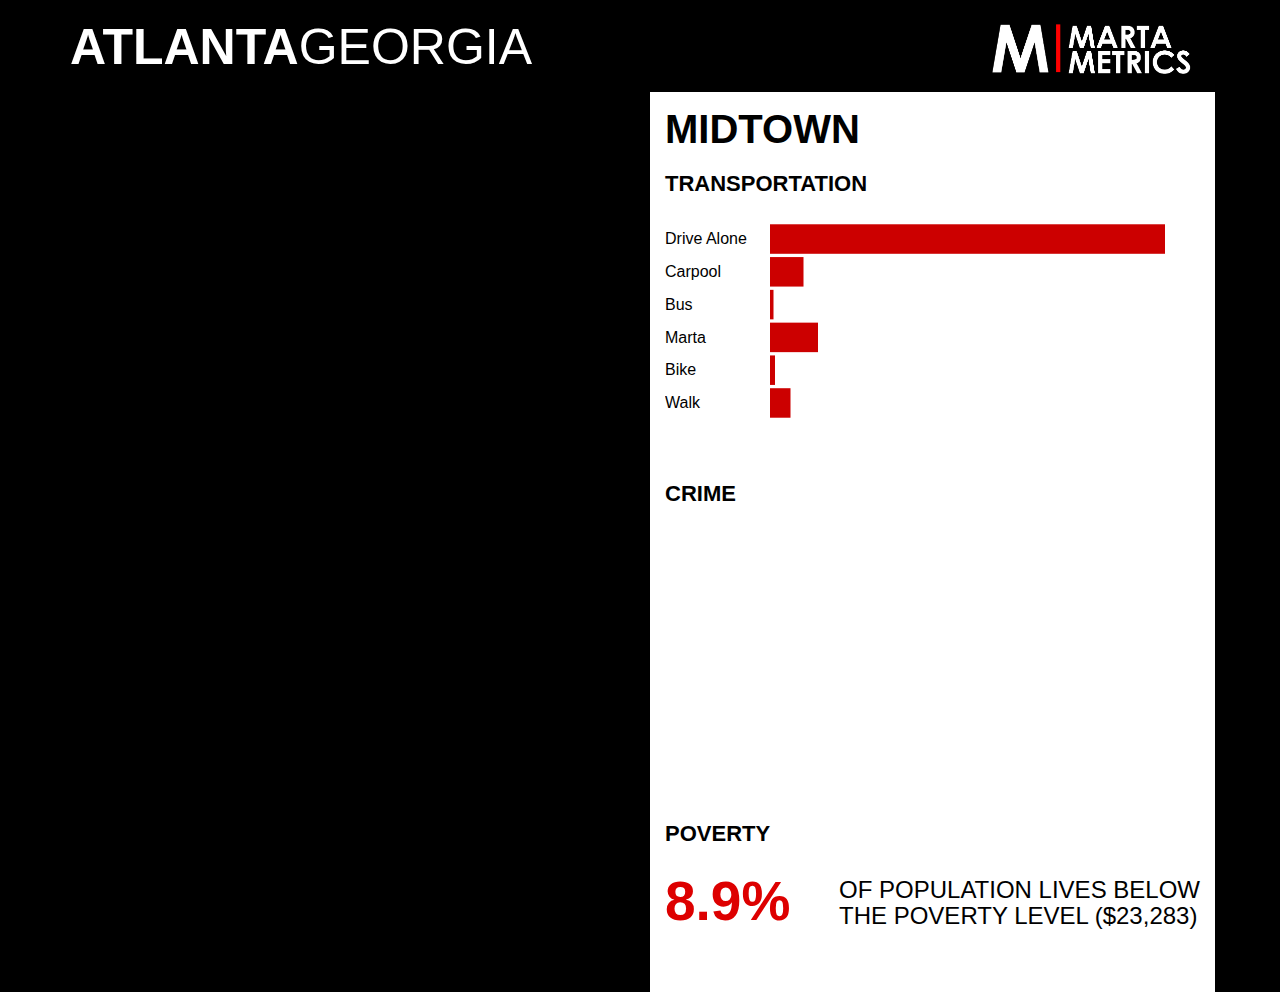
==== index.html @ 272090fd "Importing Files from Drive" ====
<!DOCTYPE html>
<html lang="en">
<head>
  <title>Marta Metrics</title>
  <meta charset="utf-8">
  <meta name="viewport" content="width=device-width, initial-scale=1">
  <link rel="stylesheet" href="https://maxcdn.bootstrapcdn.com/bootstrap/3.3.5/css/bootstrap.min.css">
  <script src="https://ajax.googleapis.com/ajax/libs/jquery/1.11.3/jquery.min.js"></script>
  <script src="http://maxcdn.bootstrapcdn.com/bootstrap/3.3.5/js/bootstrap.min.js"></script>
  <link href="header.css" rel="stylesheet">
  <link href="main.css" rel="stylesheet">
  <link rel="stylesheet" href="scripts/leaflet/leaflet.css" />
  <script src="scripts/leaflet/leaflet.js"></script>
  <script src='https://api.tiles.mapbox.com/mapbox.js/v2.2.2/mapbox.js'></script>
  <link href='https://api.tiles.mapbox.com/mapbox.js/v2.2.2/mapbox.css' rel='stylesheet' />
   <script src="d3.min.js"></script>
    <script src='features.json'></script>
  <script src='paths.json'></script>
<script src='chartsScript.js'></script>
  <script src="nav.js"></script>

</head>
<body>
<div class="container">
	<!-- Header -->
	<div class="row">
  		<div class="col-xs-10 col-sm-9">
  			<h1 class="large"><b>ATLANTA</b>GEORGIA </h1>
  		</div>
  		<div class="col-xs-2 col-sm-3 col-logo">
  			<img src="./files/logo.png" class="img-responsive logo"/><img src="./files/logo2.png" class="img-responsive logo2"/>
  		</div>
	</div>
	<!--Content-->
	<div class="row">
		<div id="map" class="col-lg-6 col-md-9 col-xs-10 col-main1">
				<!--<div id="map"> </div>-->
				<script type="text/javascript">
                    
                    
                    
					L.mapbox.accessToken = 'pk.eyJ1Ijoic3RhY2VidWciLCJhIjoiY2lndHRmZWQyMDhzdHYxa28yeDk0b2kydCJ9.66UKWBa3jEwcoJ4BAEUuVQ';
					var southWest = L.latLng(33.583602, -84.504154),
    					northEast = L.latLng(33.959462, -84.198486),
    					bounds = L.latLngBounds(southWest, northEast);
					var map = L.mapbox.map('map', 'mapbox.streets',{maxBounds:bounds, maxZoom:13, minZoom:11}).setView([33.748465061732354, -84.39079284667969],11)
					var tileLayer = L.tileLayer('https://api.tiles.mapbox.com/v4/{id}/{z}/{x}/{y}.png?access_token={accessToken}', {
   						attribution: 'Map data &copy; <a href="http://openstreetmap.org">OpenStreetMap</a> contributors, <a href="http://creativecommons.org/licenses/by-sa/2.0/">CC-BY-SA</a>, Imagery © <a href="http://mapbox.com">Mapbox</a>',
    					id: 'stacebug.cigttfd6e08yjueko0jdf33ix', 
    					accessToken: 'pk.eyJ1Ijoic3RhY2VidWciLCJhIjoiY2lndHRmZWQyMDhzdHYxa28yeDk0b2kydCJ9.66UKWBa3jEwcoJ4BAEUuVQ'
					}).addTo(map);
                    
                    
                    
					var myLayer = L.mapbox.featureLayer(paths).addTo(map);
		
					var iconLayer = L.mapbox.featureLayer().addTo(map);
					iconLayer.on('layeradd', function(e) {
						var icons = e.layer;
						var feature = icons.feature;
						icons.setIcon(L.icon(feature.properties.icon));
					})

					iconLayer.setGeoJSON(data);

//Below is trying  to change the text on click
                    
                
					iconLayer.on('click', function(e) {
                        
                        

                        $('#transportationClass').empty();
                        $('#transportationClass').append('<b class="data-content"> <p style="height:20px">TRANSPORTATION</p></b>');

                        
                        var dataset = [];
						clickedName = e.layer.feature.properties["MARTA STOP"];
						clickedPoverty = e.layer.feature.properties["%BELOWPOVERTY"];
						changeText();
                        var values = [e.layer.feature.properties["MARTA STOP"], 
                                 e.layer.feature.properties["DRIVE ALONE"],                                                                                            e.layer.feature.properties["CARPOOL"],     
                                 e.layer.feature.properties["BUS"],  
                                 e.layer.feature.properties["MARTA"], 
                                 e.layer.feature.properties["BIKE"], 
                                 e.layer.feature.properties["WALK"]];
                                //console.log(values);
                                arr = values.slice();
                                //console.log(arr);
                        
                        
                                var result = {
                                    name: values[0],
                                    driveAlone: parseFloat(values[1]),
                                    carpool: parseFloat(values[2]),
                                    bus: parseFloat(values[3]),
                                    marta: parseFloat(values[4]),
                                    bike: parseFloat(values[5]),
                                    walk: parseFloat(values[6])
                                };
                        
                                console.log(result);
                        
                                var DRIVEALONE = {
                                    text: "Drive Alone",
                                    data: result.driveAlone
                                    }
                                    var CARPOOL = {
                                    text: "Carpool",
                                    data: result.carpool
                                    }
                                    var BUS = {
                                    text: "Bus",
                                    data: result.bus
                                    }
                                    var MARTA = {
                                    text: "Marta",
                                    data: result.marta
                                    }
                                    var BIKE = {
                                    text: "Bike",
                                    data: result.bike
                                    }
                                    var WALK = {
                                    text: "Walk",
                                    data: result.walk
                                    }
    
                                dataset.push(DRIVEALONE, CARPOOL, BUS, MARTA, BIKE, WALK);
                                
                                console.log(dataset);
                        
                                 var margin = {top: 50, right: 50, left: 50, bottom:50};

        var width = 500 - margin.right - margin.left,
            height = 300 - margin.top - margin.bottom;


        var xScale = d3.scale.linear()
            .domain([0, d3.max(dataset)])
            .range([0, width]);

        var yScale = d3.scale.ordinal()
            .domain(d3.range(0, dataset.length))
            .rangeBands([0, height], .1);
    
        var chartContainer = d3.select("#transportationClass")
            .append('svg')
            .attr('width', width + margin.left + margin.right)
            .attr('height', height + margin.top + margin.bottom);
            //.style('background', '#4FFFFF');
        
        var chart = chartContainer.selectAll('rect')
            .data(dataset)
            .enter().append('rect')
            .attr('fill', '#CC0000')
            .attr('x', margin.left + 55)
            .attr('y', function(d,i) {
                return yScale(i) + margin.top;
            })
            .attr('width', function(d) {
                console.log( xScale());
                console.log("Before this is read", d.data);
                return d.data * 5;
            })
            .attr('height', yScale.rangeBand());

        //Text inclusions

          chartContainer.selectAll('text')
            .data(dataset)
            .enter()
            .append('text')
            .text(function(d) {
                return d.text;
            })
            .attr("x", function(d, i) {
            return margin.left - 50;
           })
           .attr("y", function(d, i) {
                return yScale(i) + margin.top + 20;
            });
        chartContainer.selectAll('text')
            .data(dataset)
            .enter()
            .append('text')
            .text(function(d) {
                return d.text;
            })
            .attr("x", 50)
            .attr("y", 50)
                        
                                
                        
                        
                                
					   });
                    //console.log(arr);
					function changeText() {
						document.getElementById("text1").innerHTML = clickedName;
						document.getElementById("text2").innerHTML = clickedName;
						document.getElementById("poverty").innerHTML = clickedPoverty + "%";
					}
                    
                        
                    
//Break
					</script> 
				
		</div>
		<a href="javascript:void(0);" onclick="toggle_visibility('data');" style="text-decoration:none;">
			<div id="data" class="col-lg-6 col-md-3 col-xs-2 col-main2">
				<div class="col-type col-data" style="display:block;">
					<div class="data-hidden">
						<h1 class="data-header-hidden"><b><div id = "text1">Midtown</div></b></h1>
					</div>
					<div class="data-complete">
						<h1 class="data-header"><b><div id = "text2">Midtown</div></b></h1>
						<div id = "transportationClass" style="height:310px;">
              <b class="data-content">
								<p style="height:10px;">TRANSPORTATION</p>
							</b>
							<!-- Put transportation data here -->
						</div>
						<div class = "crimeClass" style="height: 340px">
							<b class="data-content">
								<p style="height:20px">CRIME</p>
							</b>
							<!-- Put crime data here -->
						</div>
						<div class = "povertyClass" style="height: 100px">
							<b class="data-content">
								<p style="height:20px">POVERTY</p>
							</b>
							<h1 class="data-header" style="padding-top:20px;">
								<b><div id = "poverty" style="color: #DD0000; float:left; font-size:55px;">8.9%</div></b>
								<p style="float:right; font-size:24px; color:#000000; padding-top: 6px; padding-left:15px;">OF POPULATION LIVES BELOW</br>THE POVERTY LEVEL ($23,283)</p>
							</h1>							
						</div>
					</div>
				</div>
			</div>
		</a>
	</div>
</div>
</body>
</html>
---- header.css ----
/* HEADER CSS */


@media screen and (min-width:0px) {
	.large {
		font-size:31px;
		margin-top:5px;
	}
	.logo {
		display:none;
		width:226px;
	}
	.logo2 {
		display:none;
		width:123px;
	}
	.col-logo {
		padding:0px;
	}
}

@media screen and (min-width:385px) {
	.large { font-size: 40px;}
}

@media screen and (min-width:550px) {
	.large {
		font-size:50px;
		margin-top:20px;
	}
	.logo2 {
		display:inline;
		margin-top:28px;
	}
	.col-logo {
		padding-left:5px;
		padding-right:5px;
	}
}

@media screen and (min-width:768px) {
	.large {
		font-size:50px;
	}
	.logo {
		margin-top:20px;
		display:inline;
	}
	.logo2 {
		display:none;
	}
}

@media screen and (min-width:1170px) {
	.logo {
		margin-top:12px;
	}
	.col-logo {
		padding-left:50px;
	}
}
---- main.css ----
@import url(https://maxcdn.bootstrapcdn.com/font-awesome/4.2.0/css/font-awesome.min.css);


body {  
  font: normal 16px "Century Gothic", Arial, sans-serif;
  color:white;
  background-color: black;
}

.jumbotron {
	background-color: black;
}


.col-type {
	color:black;
	padding:15px;
	height:900px;
}

@media screen and (min-width:0px) { 
	.col-main1 { padding-left:10px; padding-right:2px; }
	.col-main2 { padding-left:2px; padding-right:10px; }
}

@media screen and (min-width:1170px) { 
	.col-main1 { padding-left:10px; padding-right:10px; }
	.col-main2 { padding-left:10px; padding-right:10px; }
}



@media screen and (min-width:0px) { #map { background-size:565px 100%;   background-position:65% center; }}
@media screen and (min-width:1170px) { #map { background-position:center center; }}

#map{
	height: 900px;
}

.data-header-hidden {

	transform: 			rotate(90deg); 
	-ms-transform: 		rotate(90deg);
	-webkit-transform: 	rotate(90deg);
	transform-origin: 			40% 50%;
	-ms-transform-origin: 		40% 50%;
	-webkit-transform-origin: 	40% 50%;
}

.col-data {
	background-color:white;
}


@media screen and (min-width:0px) {
	.data-header-hidden {
		margin-top:5px;
		margin-bottom:5px;
		font-size:40px;
		margin-left:28px;
		transform: rotate(90deg); 
		transform-origin: 0px 0px; 
		-ms-transform: rotate(90deg); 
		-ms-transform-origin: 0px 0px; 
		-webkit-transform: rotate(90deg);
		-webkit-transform-origin: 0px 0px;
	}
	.data-header {
		margin-top:0px;
		margin-bottom:20px;
		font-size:40px;
	}
	.data-content {
		font-size:15px;
	}
	.data-hidden {
		display:inline;
	}
	.data-complete {
		display:none;
	}
}


@media screen and (min-width:750px) { 
	.data-header-hidden {
		font-size:50px;
		margin-left:60px;
	}
}



@media screen and (min-width:1170px) {
	.data-header {
		margin-top:0px;
		margin-bottom:20px;
		font-size:40px;
	}
	.data-content {
		font-size:22px;
	}

	.data-hidden {
		display:none !important;
	}
	.data-complete {
		display:inline !important;
	}
}

.data-header {
	text-transform: uppercase;
}
.data-header-hidden{
	text-transform: uppercase;
}

#transportationClass svg {
	margin-top:-20px !important;
}

.povertyClass {
	height:100px;
}
---- scripts/leaflet/leaflet.css ----
/* required styles */

.leaflet-map-pane,
.leaflet-tile,
.leaflet-marker-icon,
.leaflet-marker-shadow,
.leaflet-tile-pane,
.leaflet-tile-container,
.leaflet-overlay-pane,
.leaflet-shadow-pane,
.leaflet-marker-pane,
.leaflet-popup-pane,
.leaflet-overlay-pane svg,
.leaflet-zoom-box,
.leaflet-image-layer,
.leaflet-layer {
	position: absolute;
	left: 0;
	top: 0;
	}
.leaflet-container {
	overflow: hidden;
	-ms-touch-action: none;
	touch-action: none;
	}
.leaflet-tile,
.leaflet-marker-icon,
.leaflet-marker-shadow {
	-webkit-user-select: none;
	   -moz-user-select: none;
	        user-select: none;
	-webkit-user-drag: none;
	}
.leaflet-marker-icon,
.leaflet-marker-shadow {
	display: block;
	}
/* map is broken in FF if you have max-width: 100% on tiles */
.leaflet-container img {
	max-width: none !important;
	}
/* stupid Android 2 doesn't understand "max-width: none" properly */
.leaflet-container img.leaflet-image-layer {
	max-width: 15000px !important;
	}
.leaflet-tile {
	filter: inherit;
	visibility: hidden;
	}
.leaflet-tile-loaded {
	visibility: inherit;
	}
.leaflet-zoom-box {
	width: 0;
	height: 0;
	}
/* workaround for https://bugzilla.mozilla.org/show_bug.cgi?id=888319 */
.leaflet-overlay-pane svg {
	-moz-user-select: none;
	}

.leaflet-tile-pane    { z-index: 2; }
.leaflet-objects-pane { z-index: 3; }
.leaflet-overlay-pane { z-index: 4; }
.leaflet-shadow-pane  { z-index: 5; }
.leaflet-marker-pane  { z-index: 6; }
.leaflet-popup-pane   { z-index: 7; }

.leaflet-vml-shape {
	width: 1px;
	height: 1px;
	}
.lvml {
	behavior: url(#default#VML);
	display: inline-block;
	position: absolute;
	}


/* control positioning */

.leaflet-control {
	position: relative;
	z-index: 7;
	pointer-events: auto;
	}
.leaflet-top,
.leaflet-bottom {
	position: absolute;
	z-index: 1000;
	pointer-events: none;
	}
.leaflet-top {
	top: 0;
	}
.leaflet-right {
	right: 0;
	}
.leaflet-bottom {
	bottom: 0;
	}
.leaflet-left {
	left: 0;
	}
.leaflet-control {
	float: left;
	clear: both;
	}
.leaflet-right .leaflet-control {
	float: right;
	}
.leaflet-top .leaflet-control {
	margin-top: 10px;
	}
.leaflet-bottom .leaflet-control {
	margin-bottom: 10px;
	}
.leaflet-left .leaflet-control {
	margin-left: 10px;
	}
.leaflet-right .leaflet-control {
	margin-right: 10px;
	}


/* zoom and fade animations */

.leaflet-fade-anim .leaflet-tile,
.leaflet-fade-anim .leaflet-popup {
	opacity: 0;
	-webkit-transition: opacity 0.2s linear;
	   -moz-transition: opacity 0.2s linear;
	     -o-transition: opacity 0.2s linear;
	        transition: opacity 0.2s linear;
	}
.leaflet-fade-anim .leaflet-tile-loaded,
.leaflet-fade-anim .leaflet-map-pane .leaflet-popup {
	opacity: 1;
	}

.leaflet-zoom-anim .leaflet-zoom-animated {
	-webkit-transition: -webkit-transform 0.25s cubic-bezier(0,0,0.25,1);
	   -moz-transition:    -moz-transform 0.25s cubic-bezier(0,0,0.25,1);
	     -o-transition:      -o-transform 0.25s cubic-bezier(0,0,0.25,1);
	        transition:         transform 0.25s cubic-bezier(0,0,0.25,1);
	}
.leaflet-zoom-anim .leaflet-tile,
.leaflet-pan-anim .leaflet-tile,
.leaflet-touching .leaflet-zoom-animated {
	-webkit-transition: none;
	   -moz-transition: none;
	     -o-transition: none;
	        transition: none;
	}

.leaflet-zoom-anim .leaflet-zoom-hide {
	visibility: hidden;
	}


/* cursors */

.leaflet-clickable {
	cursor: pointer;
	}
.leaflet-container {
	cursor: -webkit-grab;
	cursor:    -moz-grab;
	}
.leaflet-popup-pane,
.leaflet-control {
	cursor: auto;
	}
.leaflet-dragging .leaflet-container,
.leaflet-dragging .leaflet-clickable {
	cursor: move;
	cursor: -webkit-grabbing;
	cursor:    -moz-grabbing;
	}


/* visual tweaks */

.leaflet-container {
	background: #ddd;
	outline: 0;
	}
.leaflet-container a {
	color: #0078A8;
	}
.leaflet-container a.leaflet-active {
	outline: 2px solid orange;
	}
.leaflet-zoom-box {
	border: 2px dotted #38f;
	background: rgba(255,255,255,0.5);
	}


/* general typography */
.leaflet-container {
	font: 12px/1.5 "Helvetica Neue", Arial, Helvetica, sans-serif;
	}


/* general toolbar styles */

.leaflet-bar {
	box-shadow: 0 1px 5px rgba(0,0,0,0.65);
	border-radius: 4px;
	}
.leaflet-bar a,
.leaflet-bar a:hover {
	background-color: #fff;
	border-bottom: 1px solid #ccc;
	width: 26px;
	height: 26px;
	line-height: 26px;
	display: block;
	text-align: center;
	text-decoration: none;
	color: black;
	}
.leaflet-bar a,
.leaflet-control-layers-toggle {
	background-position: 50% 50%;
	background-repeat: no-repeat;
	display: block;
	}
.leaflet-bar a:hover {
	background-color: #f4f4f4;
	}
.leaflet-bar a:first-child {
	border-top-left-radius: 4px;
	border-top-right-radius: 4px;
	}
.leaflet-bar a:last-child {
	border-bottom-left-radius: 4px;
	border-bottom-right-radius: 4px;
	border-bottom: none;
	}
.leaflet-bar a.leaflet-disabled {
	cursor: default;
	background-color: #f4f4f4;
	color: #bbb;
	}

.leaflet-touch .leaflet-bar a {
	width: 30px;
	height: 30px;
	line-height: 30px;
	}


/* zoom control */

.leaflet-control-zoom-in,
.leaflet-control-zoom-out {
	font: bold 18px 'Lucida Console', Monaco, monospace;
	text-indent: 1px;
	}
.leaflet-control-zoom-out {
	font-size: 20px;
	}

.leaflet-touch .leaflet-control-zoom-in {
	font-size: 22px;
	}
.leaflet-touch .leaflet-control-zoom-out {
	font-size: 24px;
	}


/* layers control */

.leaflet-control-layers {
	box-shadow: 0 1px 5px rgba(0,0,0,0.4);
	background: #fff;
	border-radius: 5px;
	}
.leaflet-control-layers-toggle {
	background-image: url(images/layers.png);
	width: 36px;
	height: 36px;
	}
.leaflet-retina .leaflet-control-layers-toggle {
	background-image: url(images/layers-2x.png);
	background-size: 26px 26px;
	}
.leaflet-touch .leaflet-control-layers-toggle {
	width: 44px;
	height: 44px;
	}
.leaflet-control-layers .leaflet-control-layers-list,
.leaflet-control-layers-expanded .leaflet-control-layers-toggle {
	display: none;
	}
.leaflet-control-layers-expanded .leaflet-control-layers-list {
	display: block;
	position: relative;
	}
.leaflet-control-layers-expanded {
	padding: 6px 10px 6px 6px;
	color: #333;
	background: #fff;
	}
.leaflet-control-layers-selector {
	margin-top: 2px;
	position: relative;
	top: 1px;
	}
.leaflet-control-layers label {
	display: block;
	}
.leaflet-control-layers-separator {
	height: 0;
	border-top: 1px solid #ddd;
	margin: 5px -10px 5px -6px;
	}


/* attribution and scale controls */

.leaflet-container .leaflet-control-attribution {
	background: #fff;
	background: rgba(255, 255, 255, 0.7);
	margin: 0;
	}
.leaflet-control-attribution,
.leaflet-control-scale-line {
	padding: 0 5px;
	color: #333;
	}
.leaflet-control-attribution a {
	text-decoration: none;
	}
.leaflet-control-attribution a:hover {
	text-decoration: underline;
	}
.leaflet-container .leaflet-control-attribution,
.leaflet-container .leaflet-control-scale {
	font-size: 11px;
	}
.leaflet-left .leaflet-control-scale {
	margin-left: 5px;
	}
.leaflet-bottom .leaflet-control-scale {
	margin-bottom: 5px;
	}
.leaflet-control-scale-line {
	border: 2px solid #777;
	border-top: none;
	line-height: 1.1;
	padding: 2px 5px 1px;
	font-size: 11px;
	white-space: nowrap;
	overflow: hidden;
	-moz-box-sizing: content-box;
	     box-sizing: content-box;

	background: #fff;
	background: rgba(255, 255, 255, 0.5);
	}
.leaflet-control-scale-line:not(:first-child) {
	border-top: 2px solid #777;
	border-bottom: none;
	margin-top: -2px;
	}
.leaflet-control-scale-line:not(:first-child):not(:last-child) {
	border-bottom: 2px solid #777;
	}

.leaflet-touch .leaflet-control-attribution,
.leaflet-touch .leaflet-control-layers,
.leaflet-touch .leaflet-bar {
	box-shadow: none;
	}
.leaflet-touch .leaflet-control-layers,
.leaflet-touch .leaflet-bar {
	border: 2px solid rgba(0,0,0,0.2);
	background-clip: padding-box;
	}


/* popup */

.leaflet-popup {
	position: absolute;
	text-align: center;
	}
.leaflet-popup-content-wrapper {
	padding: 1px;
	text-align: left;
	border-radius: 12px;
	}
.leaflet-popup-content {
	margin: 13px 19px;
	line-height: 1.4;
	}
.leaflet-popup-content p {
	margin: 18px 0;
	}
.leaflet-popup-tip-container {
	margin: 0 auto;
	width: 40px;
	height: 20px;
	position: relative;
	overflow: hidden;
	}
.leaflet-popup-tip {
	width: 17px;
	height: 17px;
	padding: 1px;

	margin: -10px auto 0;

	-webkit-transform: rotate(45deg);
	   -moz-transform: rotate(45deg);
	    -ms-transform: rotate(45deg);
	     -o-transform: rotate(45deg);
	        transform: rotate(45deg);
	}
.leaflet-popup-content-wrapper,
.leaflet-popup-tip {
	background: white;

	box-shadow: 0 3px 14px rgba(0,0,0,0.4);
	}
.leaflet-container a.leaflet-popup-close-button {
	position: absolute;
	top: 0;
	right: 0;
	padding: 4px 4px 0 0;
	text-align: center;
	width: 18px;
	height: 14px;
	font: 16px/14px Tahoma, Verdana, sans-serif;
	color: #c3c3c3;
	text-decoration: none;
	font-weight: bold;
	background: transparent;
	}
.leaflet-container a.leaflet-popup-close-button:hover {
	color: #999;
	}
.leaflet-popup-scrolled {
	overflow: auto;
	border-bottom: 1px solid #ddd;
	border-top: 1px solid #ddd;
	}

.leaflet-oldie .leaflet-popup-content-wrapper {
	zoom: 1;
	}
.leaflet-oldie .leaflet-popup-tip {
	width: 24px;
	margin: 0 auto;

	-ms-filter: "progid:DXImageTransform.Microsoft.Matrix(M11=0.70710678, M12=0.70710678, M21=-0.70710678, M22=0.70710678)";
	filter: progid:DXImageTransform.Microsoft.Matrix(M11=0.70710678, M12=0.70710678, M21=-0.70710678, M22=0.70710678);
	}
.leaflet-oldie .leaflet-popup-tip-container {
	margin-top: -1px;
	}

.leaflet-oldie .leaflet-control-zoom,
.leaflet-oldie .leaflet-control-layers,
.leaflet-oldie .leaflet-popup-content-wrapper,
.leaflet-oldie .leaflet-popup-tip {
	border: 1px solid #999;
	}


/* div icon */

.leaflet-div-icon {
	background: #fff;
	border: 1px solid #666;
	}
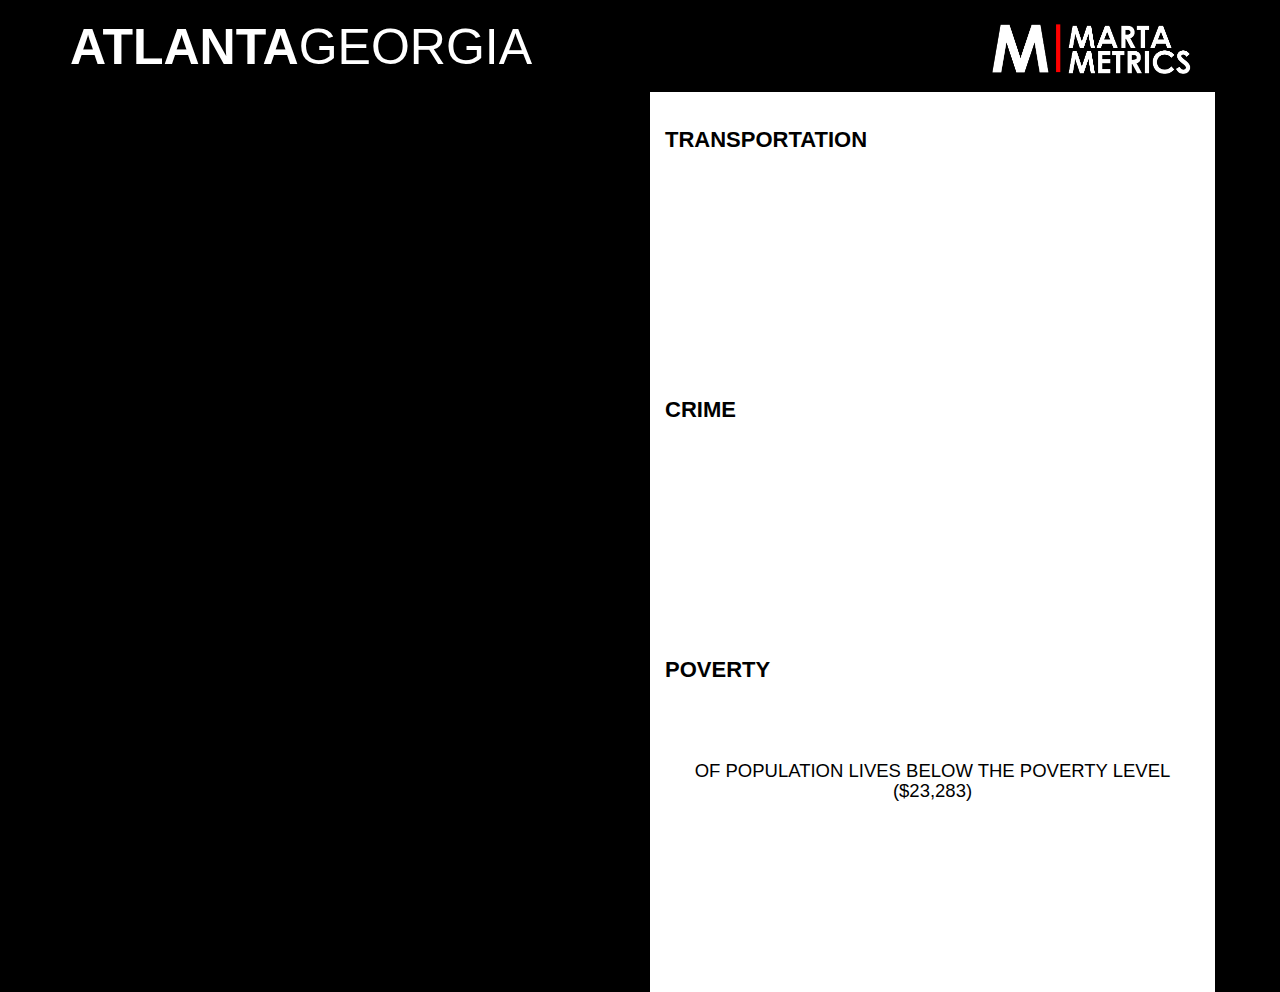
==== commit 22a550f8: "Final Update" ====
--- a/index.html
+++ b/index.html
@@ -22,68 +22,103 @@
 </head>
 <body>
 <div class="container">
-	<!-- Header -->
-	<div class="row">
-  		<div class="col-xs-10 col-sm-9">
-  			<h1 class="large"><b>ATLANTA</b>GEORGIA </h1>
-  		</div>
-  		<div class="col-xs-2 col-sm-3 col-logo">
-  			<img src="./files/logo.png" class="img-responsive logo"/><img src="./files/logo2.png" class="img-responsive logo2"/>
-  		</div>
-	</div>
-	<!--Content-->
-	<div class="row">
-		<div id="map" class="col-lg-6 col-md-9 col-xs-10 col-main1">
-				<!--<div id="map"> </div>-->
-				<script type="text/javascript">
-                    
-                    
-                    
-					L.mapbox.accessToken = 'pk.eyJ1Ijoic3RhY2VidWciLCJhIjoiY2lndHRmZWQyMDhzdHYxa28yeDk0b2kydCJ9.66UKWBa3jEwcoJ4BAEUuVQ';
-					var southWest = L.latLng(33.583602, -84.504154),
-    					northEast = L.latLng(33.959462, -84.198486),
-    					bounds = L.latLngBounds(southWest, northEast);
-					var map = L.mapbox.map('map', 'mapbox.streets',{maxBounds:bounds, maxZoom:13, minZoom:11}).setView([33.748465061732354, -84.39079284667969],11)
-					var tileLayer = L.tileLayer('https://api.tiles.mapbox.com/v4/{id}/{z}/{x}/{y}.png?access_token={accessToken}', {
-   						attribution: 'Map data &copy; <a href="http://openstreetmap.org">OpenStreetMap</a> contributors, <a href="http://creativecommons.org/licenses/by-sa/2.0/">CC-BY-SA</a>, Imagery © <a href="http://mapbox.com">Mapbox</a>',
-    					id: 'stacebug.cigttfd6e08yjueko0jdf33ix', 
-    					accessToken: 'pk.eyJ1Ijoic3RhY2VidWciLCJhIjoiY2lndHRmZWQyMDhzdHYxa28yeDk0b2kydCJ9.66UKWBa3jEwcoJ4BAEUuVQ'
-					}).addTo(map);
-                    
-                    
-                    
-					var myLayer = L.mapbox.featureLayer(paths).addTo(map);
-		
-					var iconLayer = L.mapbox.featureLayer().addTo(map);
-					iconLayer.on('layeradd', function(e) {
-						var icons = e.layer;
-						var feature = icons.feature;
-						icons.setIcon(L.icon(feature.properties.icon));
-					})
-
-					iconLayer.setGeoJSON(data);
+    <!-- Header -->
+    <div class="row">
+        <div class="col-xs-10 col-sm-9">
+            <h1 class="large"><b>ATLANTA</b>GEORGIA </h1>
+        </div>
+        <div class="col-xs-2 col-sm-3 col-logo">
+            <img src="./files/logo.png" class="img-responsive logo"/><img src="./files/logo2.png" class="img-responsive logo2"/>
+        </div>
+    </div>
+    <!--Content-->
+    <div class="row">
+        <div id="map" class="col-lg-6 col-md-9 col-xs-10 col-main1">
+                <!--<div id="map"> </div>-->
+                <script type="text/javascript">
+                    
+                    
+                    
+                    L.mapbox.accessToken = 'pk.eyJ1Ijoic3RhY2VidWciLCJhIjoiY2lndHRmZWQyMDhzdHYxa28yeDk0b2kydCJ9.66UKWBa3jEwcoJ4BAEUuVQ';
+                    var southWest = L.latLng(33.583602, -84.504154),
+                        northEast = L.latLng(33.959462, -84.198486),
+                        bounds = L.latLngBounds(southWest, northEast);
+                    var map = L.mapbox.map('map', 'mapbox.streets',{maxBounds:bounds, maxZoom:13, minZoom:11}).setView([33.748465061732354, -84.39079284667969],11)
+                    var tileLayer = L.tileLayer('https://api.tiles.mapbox.com/v4/{id}/{z}/{x}/{y}.png?access_token={accessToken}', {
+                        attribution: 'Map data &copy; <a href="http://openstreetmap.org">OpenStreetMap</a> contributors, <a href="http://creativecommons.org/licenses/by-sa/2.0/">CC-BY-SA</a>, Imagery © <a href="http://mapbox.com">Mapbox</a>',
+                        id: 'stacebug.cigttfd6e08yjueko0jdf33ix', 
+                        accessToken: 'pk.eyJ1Ijoic3RhY2VidWciLCJhIjoiY2lndHRmZWQyMDhzdHYxa28yeDk0b2kydCJ9.66UKWBa3jEwcoJ4BAEUuVQ'
+                    }).addTo(map);
+                    
+                    
+                    
+                    var myLayer = L.mapbox.featureLayer(paths).addTo(map);
+        
+                    var iconLayer = L.mapbox.featureLayer().addTo(map);
+                    iconLayer.on('layeradd', function(e) {
+                        var icons = e.layer;
+                        var feature = icons.feature;
+                        icons.setIcon(L.icon(feature.properties.icon));
+                    })
+
+                    iconLayer.setGeoJSON(data);
 
 //Below is trying  to change the text on click
-                    
-                
-					iconLayer.on('click', function(e) {
-                        
-                        
-
+                    var data_size;
+                    var saveArray = [];
+                    var oldName;
+                    var pieSaveArray = [];
+                    var dummyObj = {
+                            data: 0
+                        };
+                        
+                        for(var i = 0; i < 6; i++) {
+                            saveArray[i] = dummyObj;    
+                        }
+                    
+                    
+                    var piedata = [
+                      { label: 'Abulia', count: 10 }, 
+                      { label: 'Betelgeuse', count: 100 }];
+                    
+                    var clickCount = 1;
+                    iconLayer.on('click', function(e) {
+                        
+                        dataset = [];
+                        pieDataSet = [];
+                        
                         $('#transportationClass').empty();
                         $('#transportationClass').append('<b class="data-content"> <p style="height:20px">TRANSPORTATION</p></b>');
-
-                        
-                        var dataset = [];
-						clickedName = e.layer.feature.properties["MARTA STOP"];
-						clickedPoverty = e.layer.feature.properties["%BELOWPOVERTY"];
-						changeText();
+                        
+                        $('.crimeClass').empty();
+                        $('.crimeClass').append('<b class="data-content"> <p style="height:20px">CRIME</p></b>');
+
+                        if (clickCount > 1) {
+                            clickedName = currentName;
+                            clickedName2 = e.layer.feature.properties["MARTA STOP"];
+                            currentName = clickedName2;
+
+                            clickedPoverty = currentPoverty;
+                            clickedPoverty2 = e.layer.feature.properties["%BELOWPOVERTY"];
+                            currentPoverty = clickedPoverty2;
+                        } else if (clickCount == 0 || clickCount == 1) {
+                            clickedName = e.layer.feature.properties["MARTA STOP"];
+                            clickedName2 = "";
+                            currentName = clickedName;
+
+                            clickedPoverty = e.layer.feature.properties["%BELOWPOVERTY"];
+                            clickedPoverty2 = "";
+                            currentPoverty = clickedPoverty;
+                        }
+                        
+                        changeText();
                         var values = [e.layer.feature.properties["MARTA STOP"], 
                                  e.layer.feature.properties["DRIVE ALONE"],                                                                                            e.layer.feature.properties["CARPOOL"],     
                                  e.layer.feature.properties["BUS"],  
                                  e.layer.feature.properties["MARTA"], 
                                  e.layer.feature.properties["BIKE"], 
-                                 e.layer.feature.properties["WALK"]];
+                                 e.layer.feature.properties["WALK"],
+                                 e.layer.feature.properties["crimeIndex"]];
                                 //console.log(values);
                                 arr = values.slice();
                                 //console.log(arr);
@@ -96,46 +131,69 @@
                                     bus: parseFloat(values[3]),
                                     marta: parseFloat(values[4]),
                                     bike: parseFloat(values[5]),
-                                    walk: parseFloat(values[6])
+                                    walk: parseFloat(values[6]),
+                                    crimeIndex: parseFloat(values[7])
                                 };
                         
-                                console.log(result);
+                                //console.log(result);
                         
                                 var DRIVEALONE = {
                                     text: "Drive Alone",
-                                    data: result.driveAlone
+                                    data: result.driveAlone,
+                                    oldData: saveArray[0].data
                                     }
                                     var CARPOOL = {
                                     text: "Carpool",
-                                    data: result.carpool
+                                    data: result.carpool,
+                                    oldData: saveArray[1].data
                                     }
                                     var BUS = {
                                     text: "Bus",
-                                    data: result.bus
+                                    data: result.bus,
+                                    oldData: saveArray[2].data
                                     }
                                     var MARTA = {
                                     text: "Marta",
-                                    data: result.marta
+                                    data: result.marta,
+                                    oldData: saveArray[3].data
                                     }
                                     var BIKE = {
                                     text: "Bike",
-                                    data: result.bike
+                                    data: result.bike,
+                                    oldData: saveArray[4].data
                                     }
                                     var WALK = {
                                     text: "Walk",
-                                    data: result.walk
-                                    }
-    
+                                    data: result.walk,
+                                    oldData: saveArray[5].data
+                                    }
+                                    var CRIME = {
+                                    data: result.crimeIndex,
+                                    }
+                                    var HUNDRED = {
+                                    data: 100
+                                    }
+                                    
+                                //console.log(saveArray);
                                 dataset.push(DRIVEALONE, CARPOOL, BUS, MARTA, BIKE, WALK);
+                                pieDataSet.push(CRIME, HUNDRED);
+                                console.log(pieDataSet);
+                                //console.log(dataset);
                                 
-                                console.log(dataset);
+
                         
                                  var margin = {top: 50, right: 50, left: 50, bottom:50};
 
         var width = 500 - margin.right - margin.left,
             height = 300 - margin.top - margin.bottom;
 
-
+//        var tooltip = d3.select('body').append('div')
+//        .style('position', 'absolute')
+//        .style('padding', '0 10px')
+//        .style('background', 'black')
+//        .style('opacity', 0)
+        
+        
         var xScale = d3.scale.linear()
             .domain([0, d3.max(dataset)])
             .range([0, width]);
@@ -149,25 +207,201 @@
             .attr('width', width + margin.left + margin.right)
             .attr('height', height + margin.top + margin.bottom);
             //.style('background', '#4FFFFF');
-        
-        var chart = chartContainer.selectAll('rect')
+                        
+        var group1 = chartContainer.append("g");
+        var group2 = chartContainer.append("g");
+        
+        var chart = group1.selectAll('rect')
             .data(dataset)
             .enter().append('rect')
-            .attr('fill', '#CC0000')
+                .attr('fill', '#CC0000')
+                .attr('x', margin.left + 55)
+                .attr('y', function(d,i) {
+                    return yScale(i) + margin.top - 10;
+                })
+                .attr('width', function(d) {
+    //                console.log( xScale());
+    //                console.log("Before this is read", d.data);
+                    return d.data * 5;
+                })
+                .attr('height', (yScale.rangeBand()/2))
+        .on('mouseover', function(d) {
+
+//            var yPosition = parseFloat(d3.select(this).attr("y")) + yScale.rangeBand() / 2;
+//            var xPosition = parseFloat(d3.select(this).attr("x")) / 2 + width / 2;
+//
+//            //Update the tooltip position and value
+//                var tooltip = d3.select("#tooltip")
+//                    .data(dataset)
+//                  .style("left", xPosition + "px")
+//                  .style("top", yPosition + "px")
+//                  .select("#value")
+//                  .text(function(d) {
+//                    return d.data;
+//                });
+//
+//            //Show the tooltip
+//            d3.select("#tooltip").classed("hidden", false);
+            d3.select(this)
+            .style('opacity', .5)
+            })
+        
+        
+        .on('mouseout', function(d) {
+
+//            d3.select("#tooltip").classed("hidden", true);
+
+            d3.select(this)
+                .style('opacity', 1)
+                .append("title")
+                .text(function(d) {
+                return d.data;
+            });
+        })
+
+        
+
+            
+        
+                        
+        var chart2 = group2.selectAll('rect')
+        .data(saveArray).enter()
+        .append('rect')
+            .attr('fill', '#000000')
             .attr('x', margin.left + 55)
             .attr('y', function(d,i) {
-                return yScale(i) + margin.top;
+                return yScale(i) + margin.top + 15 - 10;
             })
             .attr('width', function(d) {
-                console.log( xScale());
-                console.log("Before this is read", d.data);
-                return d.data * 5;
-            })
-            .attr('height', yScale.rangeBand());
-
-        //Text inclusions
-
-          chartContainer.selectAll('text')
+    //                console.log( xScale());
+    //                console.log("Before this is read", d.data);
+                    return d.data * 5;
+            })
+            .attr('height', 13)
+        .on('mouseover', function(d) {
+            d3.select(this)
+            .style('opacity', .5)
+            })
+        
+
+        .on('mouseout', function(d) {
+                d3.select(this)
+                .style('opacity', 1)
+                .append("title")
+                .text(function(d) {
+                return d.data;
+            });
+        })
+                        
+        
+                        
+                        
+    //PIE CHART
+        
+                        
+            var cwidth = 100,
+            cheight = 100,
+            radius = 90,
+            clrs = d3.scale.ordinal() 
+                .range(['#CC0000', '#000000']);
+                        clrs2 = d3.scale.ordinal() 
+                .range(['#000000', '#CC0000']);
+        var pie = d3.layout.pie()
+        .value(function(d) {
+            return d.data;
+        })
+    
+        var arc = d3.svg.arc()
+        .outerRadius(radius)
+    
+        var chartContainer2 = d3.select(".crimeClass")
+        .append('svg')
+        .attr('width', 500)
+        .attr('height', 300)
+        
+        var group3 = chartContainer2.append('g');
+        var group4 = chartContainer2.append('g');
+        
+        var chart3 = group3.attr('transform', 'translate('+150+','+115+')')
+        .selectAll('path').data(pie(pieDataSet))
+        .enter().append('path')
+            .attr('fill', function(d, i) {
+                  return clrs2(i);
+                  })
+            .attr('d', arc)
+        //console.log(clickCount);
+
+
+        var pietext1 = group3.append("text")
+            .attr("text-anchor", "middle")
+            .text(function(d) {
+                return pieDataSet[0].data + "/100";
+            })
+            .attr('x', 0)
+            .attr('y', 10)
+            .attr("font-size", "50px")
+            .attr('fill', '#ffffff')
+        
+        var pietext3 = group3.append("text")
+            .attr("text-anchor", "middle")
+            .text(function(d) {
+                return result.name;
+            })
+            .attr('x', 0)
+            .attr('y', 50)
+            .attr("font-size", function() {
+                if(result.name.length > 20) {
+                    return 7;
+                } else {
+                    return 15;
+                }
+            })
+            .attr('fill', '#ffffff')
+
+
+        if (clickCount > 1) {
+        
+            var chart4 = group4.attr('transform', 'translate('+350+','+115+')')
+            .selectAll('path').data(pie(pieSaveArray))
+            .enter().append('path')
+                .attr('fill', function(d, i) {
+                      return clrs(i);
+                      })
+                .attr('d', arc)
+
+            var pietext2 = group4.append("text")
+            .attr("text-anchor", "middle")
+            .text(function(d) {
+                return pieSaveArray[0].data + "/100";
+            })
+            .attr('x', 0)
+            .attr('y', 10)
+            .attr("font-size", "50px")
+            .attr('fill', '#ffffff')
+            
+            var pietext4 = group4.append("text")
+            .attr("text-anchor", "middle")
+            .text(oldName)
+            .attr('x', 0)
+            .attr('y', 50)
+            .attr("font-size", function() {
+                if(result.name.length > 20) {
+                    return 7;
+                } else {
+                    return 15;
+                }
+            })
+            .attr('fill', '#ffffff')
+
+        }
+                        
+   
+                        
+                        
+
+    //Text inclusions
+
+          group1.selectAll('text')
             .data(dataset)
             .enter()
             .append('text')
@@ -178,7 +412,7 @@
             return margin.left - 50;
            })
            .attr("y", function(d, i) {
-                return yScale(i) + margin.top + 20;
+                return yScale(i) + margin.top + 20 - 10;
             });
         chartContainer.selectAll('text')
             .data(dataset)
@@ -191,57 +425,75 @@
             .attr("y", 50)
                         
                                 
-                        
-                        
+        saveArray = dataset;
+        pieSaveArray = pieDataSet;
+        oldName = result.name;   
+        
+    clickCount++;   
                                 
-					   });
+                    
+    });
                     //console.log(arr);
-					function changeText() {
-						document.getElementById("text1").innerHTML = clickedName;
-						document.getElementById("text2").innerHTML = clickedName;
-						document.getElementById("poverty").innerHTML = clickedPoverty + "%";
-					}
+    function changeText() {
+        document.getElementById("text1").innerHTML = clickedName;
+        document.getElementById("text2").innerHTML = clickedName;
+        document.getElementById("poverty").innerHTML = clickedPoverty + "%";
+    if (clickCount > 1) {
+        document.getElementById("text1b").innerHTML = "&amp&nbsp" + clickedName2;
+        document.getElementById("text2b").innerHTML = "&amp&nbsp" + clickedName2;
+        document.getElementById("poverty2").innerHTML = "&nbsp&nbsp&nbsp&nbsp" + clickedPoverty2 + "%";
+    }
+}
                     
                         
                     
 //Break
-					</script> 
-				
-		</div>
-		<a href="javascript:void(0);" onclick="toggle_visibility('data');" style="text-decoration:none;">
-			<div id="data" class="col-lg-6 col-md-3 col-xs-2 col-main2">
-				<div class="col-type col-data" style="display:block;">
-					<div class="data-hidden">
-						<h1 class="data-header-hidden"><b><div id = "text1">Midtown</div></b></h1>
-					</div>
-					<div class="data-complete">
-						<h1 class="data-header"><b><div id = "text2">Midtown</div></b></h1>
-						<div id = "transportationClass" style="height:310px;">
+                    </script> 
+                
+        </div>
+        <a href="javascript:void(0);" onclick="toggle_visibility('data');" style="text-decoration:none;">
+            <div id="data" class="col-lg-6 col-md-3 col-xs-2 col-main2">
+                <div class="col-type col-data" style="display:block;">
+                    <div class="data-hidden">
+                        <h1 class="data-header-hidden"><b><div id = "text1" style="float:left; color:#CC0000;"></div><div id = "text1b" style: "float:left;"></div></b></h1>
+                    </div>
+                    <div class="data-complete">
+                        <h1 class="data-header"><b><div id = "text2" style="color:#000000;"></div><div id = "text2b" style="color:#DD0000;" style: "float:left;"></div></b></h1>
+<!--
+<div id="tooltip" class="hidden">
+        <p id ="marta"><strong>Important Label Heading</strong></p>
+        <p><span id="value">100</span></p>
+</div>
+-->
+                        <div id = "transportationClass" style="height:270px;">
+                            
               <b class="data-content">
-								<p style="height:10px;">TRANSPORTATION</p>
-							</b>
-							<!-- Put transportation data here -->
-						</div>
-						<div class = "crimeClass" style="height: 340px">
-							<b class="data-content">
-								<p style="height:20px">CRIME</p>
-							</b>
-							<!-- Put crime data here -->
-						</div>
-						<div class = "povertyClass" style="height: 100px">
-							<b class="data-content">
-								<p style="height:20px">POVERTY</p>
-							</b>
-							<h1 class="data-header" style="padding-top:20px;">
-								<b><div id = "poverty" style="color: #DD0000; float:left; font-size:55px;">8.9%</div></b>
-								<p style="float:right; font-size:24px; color:#000000; padding-top: 6px; padding-left:15px;">OF POPULATION LIVES BELOW</br>THE POVERTY LEVEL ($23,283)</p>
-							</h1>							
-						</div>
-					</div>
-				</div>
-			</div>
-		</a>
-	</div>
+                                <p style="height:10px;">TRANSPORTATION</p>
+                            </b>
+                            <!-- Put transportation data here -->
+                        </div>
+
+                        <div class = "crimeClass" style="height: 260px">
+                            <b class="data-content">
+                                <p style="height:20px">CRIME</p>
+                            </b>
+                            <!-- Put crime data here -->
+                        </div>
+                        <div class = "povertyClass" style="height: 100px">
+                            <b class="data-content">
+                                <p style="height:20px">POVERTY</p>
+                            </b>
+                            <h1 class="data-header" style="padding-top:20px; text-align:center; position:relative;">
+                                <b><div id = "poverty" style="color: #000000; font-size:55px; position:relative;  display:inline-block;"></div>
+                                <div id = "poverty2" style="color: #DD0000; font-size:55px; position:relative; display:inline-block;"></div></b>
+                                <p style="float:left; font-size:18.5px; color:#000000; padding-top: 10px;">OF POPULATION LIVES BELOW THE POVERTY LEVEL ($23,283)</p>
+                            </h1>                           
+                        </div>
+                    </div>
+                </div>
+            </div>
+        </a>
+    </div>
 </div>
 </body>
 </html>
--- a/main.css
+++ b/main.css
@@ -123,4 +123,30 @@
 
 .povertyClass {
 	height:100px;
+}
+
+#tooltip {
+        position: absolute;
+        width: 200px;
+        height: auto;
+        padding: 10px;
+        background-color: white;
+        -webkit-border-radius: 10px;
+        -moz-border-radius: 10px;
+        border-radius: 10px;
+        -webkit-box-shadow: 4px 4px 10px rgba(0, 0, 0, 0.4);
+        -moz-box-shadow: 4px 4px 10px rgba(0, 0, 0, 0.4);
+        box-shadow: 4px 4px 10px rgba(0, 0, 0, 0.4);
+        pointer-events: none;
+}
+
+#tooltip.hidden {
+        display: none;
+}
+
+#tooltip p {
+        margin: 0;
+        font-family: sans-serif;
+        font-size: 16px;
+        line-height: 20px;
 }